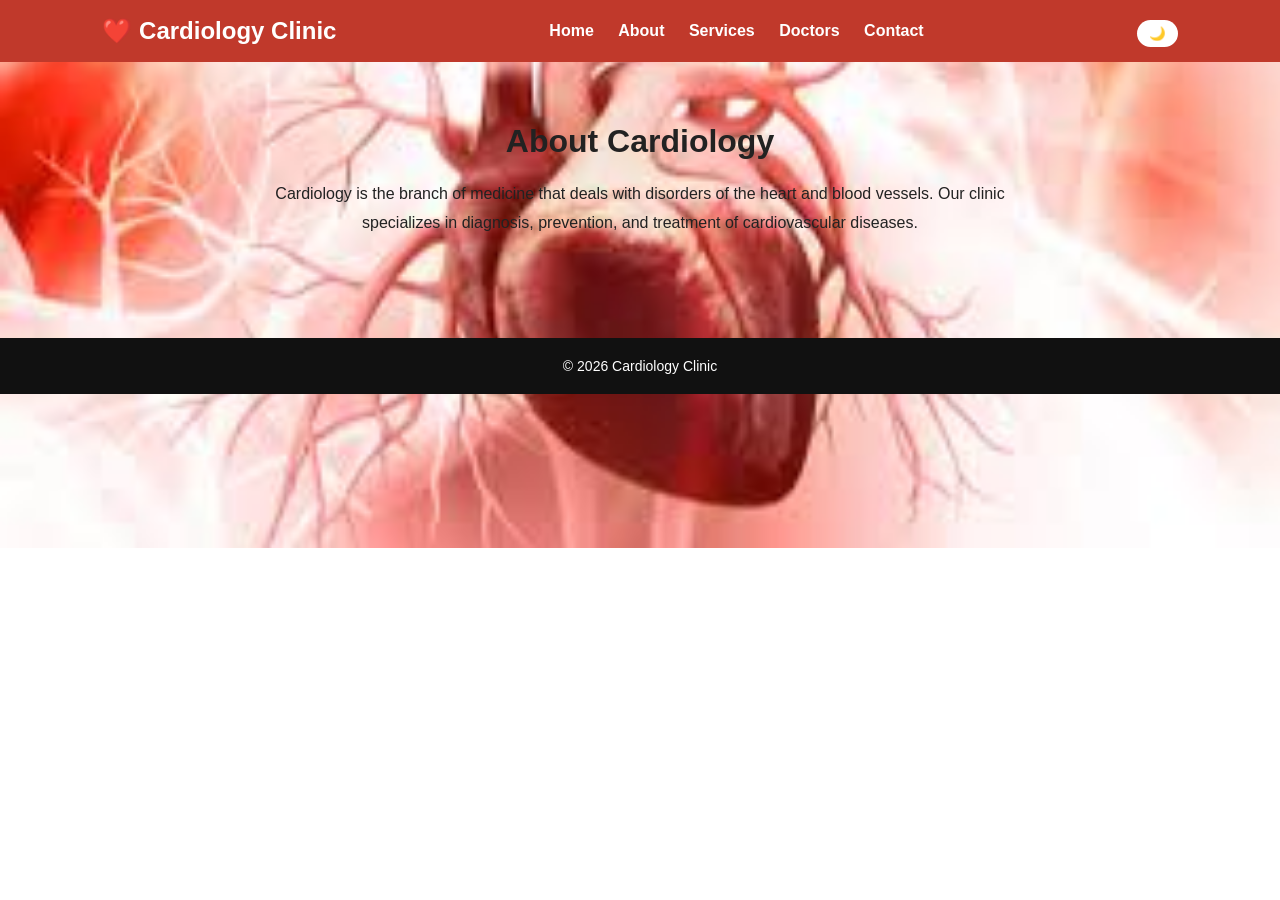
==== about.html @ 7c71a4a8 "first commit" ====
<!DOCTYPE html>
<html lang="en">
<head>
<meta charset="UTF-8">
<meta name="viewport" content="width=device-width, initial-scale=1.0">
<title>About Cardiology</title>
<link rel="stylesheet" href="style.css">
</head>
<body>

<header>
  <h2 class="heartbeat">❤️ Cardiology Clinic</h2>
  <nav>
    <a href="index.html">Home</a>
    <a href="about.html">About</a>
    <a href="services.html">Services</a>
    <a href="doctors.html">Doctors</a>
    <a href="contact.html">Contact</a>
  </nav>
  <button class="toggle-btn" onclick="toggleDarkMode()">🌙</button>
</header>

<div class="container">
  <h1>About Cardiology</h1>
  <p>
  Cardiology is the branch of medicine that deals with disorders of the heart and blood vessels.
  Our clinic specializes in diagnosis, prevention, and treatment of cardiovascular diseases.
  </p>
</div>

<footer>
  © 2026 Cardiology Clinic
</footer>

<script src="script.js"></script>
</body>
</html>
---- style.css ----
/* ===================== Root & Dark Mode ===================== */
:root{
  --main-color:#c0392b;
  --bg-color:#ffffff;
  --text-color:#222;
  --card-bg:#f4f4f4;
}

body.dark{
  --bg-color:#1e1e1e;
  --text-color:#fff;
  --card-bg:#2c2c2c;
}

/* ===================== Body ===================== */
body{
  margin:0;
  font-family:Arial, sans-serif;
  background: url("images/تنزيل\ \(1\)222.jpg") no-repeat center center/cover;
  color: var(--text-color);
  transition: .3s;
}

/* ===================== Header ===================== */
header{
  background:var(--main-color);
  padding:15px 8%;
  display:flex;
  justify-content:space-between;
  align-items:center;
  flex-wrap:wrap;
  color:#fff;
}

header h2{
  margin:0;
  font-size:24px;
}

nav a{
  color:#fff;
  text-decoration:none;
  margin:0 10px;
  font-weight:bold;
  font-size:16px;
}

nav a:hover{
  text-decoration:underline;
}

.toggle-btn{
  background:#fff;
  border:none;
  padding:6px 12px;
  border-radius:20px;
  cursor:pointer;
  margin-top:5px;
}

/* ===================== Containers ===================== */
.container{
  padding:40px 8%;
  text-align:center;
}

h1{
  margin-bottom:20px;
  font-size:32px;
}

p{
  max-width:800px;
  margin:0 auto 20px;
  line-height:1.8;
}

/* ===================== Hero Box Overlay ===================== */
.hero-box{
  background: rgba(0,0,0,0.5);
  padding:30px;
  border-radius:15px;
  display:inline-block;
  color:rgb(22, 5, 5);
}

/* ===================== Cards ===================== */
.cards{
  display:grid;
  grid-template-columns:repeat(auto-fit,minmax(250px,1fr));
  gap:20px;
  margin-top:30px;
}

/* Default card */
/* Container للبطاقات */
.cards{
  display: grid;
  grid-template-columns: repeat(3, 1fr); /* 3 كروت في الصف */
  gap: 20px; /* المسافة بين الكروت */
  margin-top: 30px;
}

/* Responsive للشاشات الصغيرة */
@media(max-width: 768px){
  .cards{
    grid-template-columns: repeat(2, 1fr); /* صفين كروتين على الموبايل */
  }
}

@media(max-width: 480px){
  .cards{
    grid-template-columns: 1fr; /* كل كارد في صف لوحده */
  }
}

/* Specific backgrounds */
.card-ecg{
  background: url("images/ecg.jpg") center/cover no-repeat;
}
.card-surgery{
  background: url("images/surgery.jpg") center/cover no-repeat;
}
.card-consultation{
  background: url("images/consultation.jpg") center/cover no-repeat;
}
.card-imaging{
  background: url("images/imaging.jpg") center/cover no-repeat;
}
.card-pacemaker{
  background:url("images/pacemaker.png") center/cover no-repeat;
}
.card-lipid{
  background: url(images/lip.jpg) center/cover no-repeat;
}
.card:nth-child(1){ animation-delay: 0.2s; }
.card:nth-child(2){ animation-delay: 0.4s; }
.card:nth-child(3){ animation-delay: 0.6s; }
.card:nth-child(4){ animation-delay: 0.8s; }
.card:nth-child(5){ animation-delay: 1s; }
.card:nth-child(6){ animation-delay: 1.2s; }
.card:nth-child(7){ animation-delay: 1.4s; }
.card:nth-child(8){ animation-delay: 1.6s; }

@keyframes cardAppear{
  to{
    transform: translateY(0);
    opacity:1;
  }
}

.card:hover{
  transform: scale(1.05);
  box-shadow: 0 10px 25px rgba(0,0,0,0.3);
}
/* رابط الخدمة */
.card h3 a {
  color:maroon;
  text-decoration: none;
  transition: 0.3s;
}

.card h3 a:hover {
  text-decoration: underline;
  color:rgb(27, 2, 2); /* لون أصفر عند المرور بالماوس */
}
/* ===================== Heartbeat Animation ===================== */
.heartbeat{
  animation: pulse 1.2s infinite;
}

@keyframes pulse{
  0% { transform: scale(1); }
  50% { transform: scale(1.2); }
  100% { transform: scale(1); }
}

/* ===================== Buttons ===================== */
.btn{
  background:var(--main-color);
  color:#fff;
  padding:10px 20px;
  border:none;
  border-radius:20px;
  cursor:pointer;
  text-decoration:none;
  display:inline-block;
  margin-top:10px;
}

/* ===================== Footer ===================== */
footer{
  background:#111;
  color:#fff;
  text-align:center;
  padding:20px;
  margin-top:40px;
  font-size:14px;
}

/* ===================== Responsive ===================== */
@media(max-width:768px){
  header{
    flex-direction:column;
    align-items:center;
    gap:10px;
  }
  h1{
    font-size:28px;
  }
  nav a{
    font-size:14px;
  }
}

/* ===================== Scroll Animation Default ===================== */
.fade-in{
  opacity:0;
  transform: translateY(20px);
  animation: fadeInUp 1s ease forwards;
}

@keyframes fadeInUp{
  to{
    opacity:1;
    transform: translateY(0);
  }
}
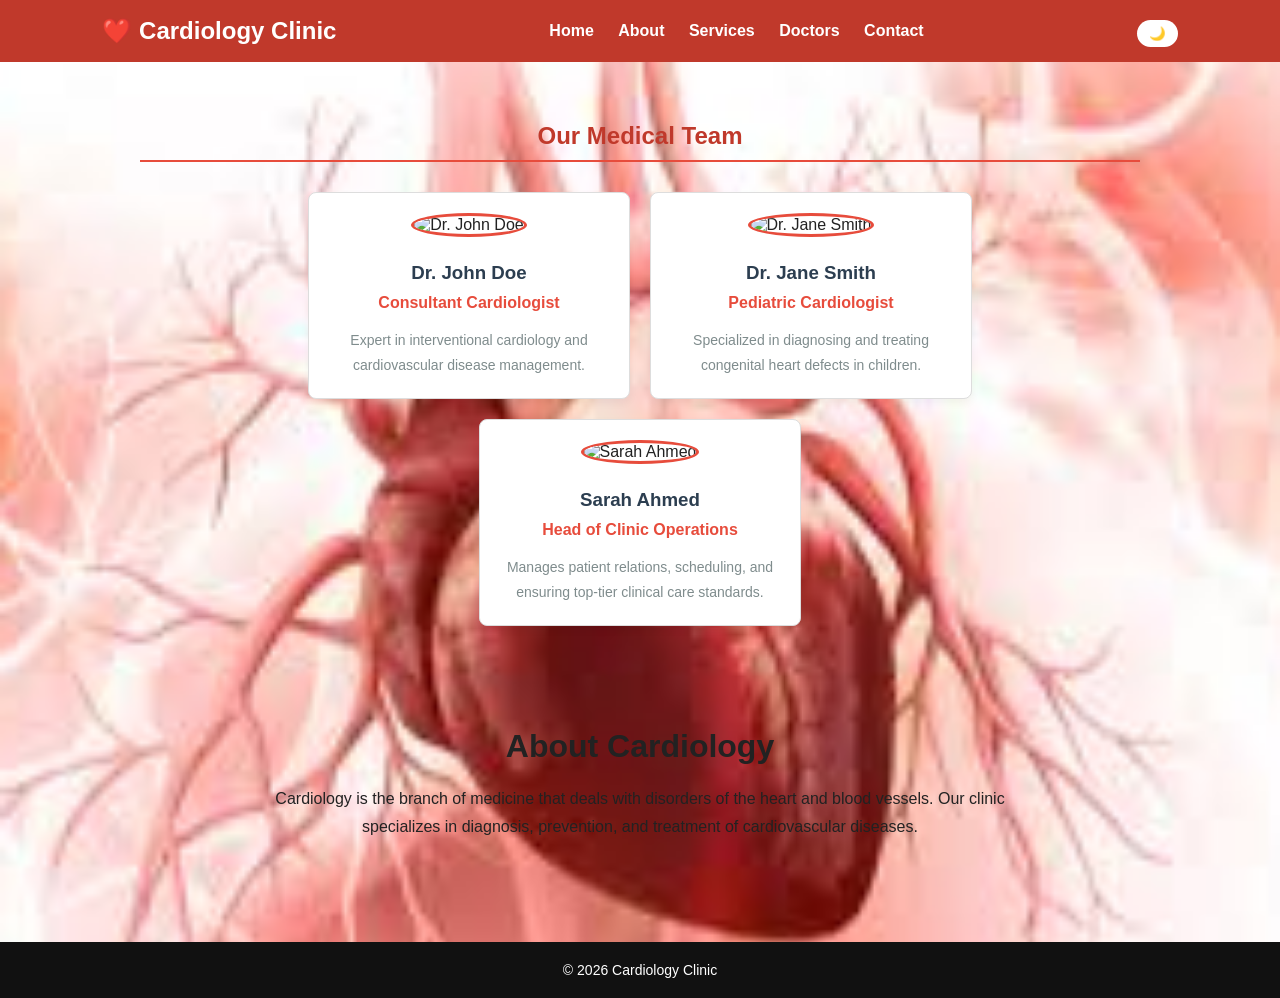
==== commit b8cdddb4: "first commit2" ====
--- a/about.html
+++ b/about.html
@@ -19,7 +19,36 @@
   </nav>
   <button class="toggle-btn" onclick="toggleDarkMode()">🌙</button>
 </header>
+<section id="team" style="padding: 40px 20px; max-width: 1000px; margin: 0 auto; font-family: Arial, sans-serif; direction: ltr;">
+    <h2 style="color: #c0392b; text-align: center; border-bottom: 2px solid #e74c3c; padding-bottom: 10px; margin-bottom: 30px;">
+        Our Medical Team
+    </h2>
+    
+    <div style="display: flex; gap: 20px; flex-wrap: wrap; justify-content: center;">
+        
+        <div style="border: 1px solid #ddd; border-radius: 8px; padding: 20px; width: 280px; text-align: center; box-shadow: 0 4px 8px rgba(0,0,0,0.05); background: #fff;">
+            <img src="https://images.unsplash.com/photo-1622253692010-333f2da6031d?w=400" alt="Dr. John Doe" style="width: 120px; height: 120px; object-fit: cover; border-radius: 50%; border: 3px solid #e74c3c; margin-bottom: 15px;">
+            <h3 style="margin: 10px 0 5px 0; color: #2c3e50;">Dr. John Doe</h3>
+            <p style="color: #e74c3c; font-weight: bold; margin: 0 0 10px 0;">Consultant Cardiologist</p>
+            <p style="color: #7f8c8d; font-size: 14px; margin: 0;">Expert in interventional cardiology and cardiovascular disease management.</p>
+        </div>
 
+        <div style="border: 1px solid #ddd; border-radius: 8px; padding: 20px; width: 280px; text-align: center; box-shadow: 0 4px 8px rgba(0,0,0,0.05); background: #fff;">
+            <img src="https://images.unsplash.com/photo-1594824813573-246434de83fb?w=400" alt="Dr. Jane Smith" style="width: 120px; height: 120px; object-fit: cover; border-radius: 50%; border: 3px solid #e74c3c; margin-bottom: 15px;">
+            <h3 style="margin: 10px 0 5px 0; color: #2c3e50;">Dr. Jane Smith</h3>
+            <p style="color: #e74c3c; font-weight: bold; margin: 0 0 10px 0;">Pediatric Cardiologist</p>
+            <p style="color: #7f8c8d; font-size: 14px; margin: 0;">Specialized in diagnosing and treating congenital heart defects in children.</p>
+        </div>
+
+        <div style="border: 1px solid #ddd; border-radius: 8px; padding: 20px; width: 280px; text-align: center; box-shadow: 0 4px 8px rgba(0,0,0,0.05); background: #fff;">
+            <img src="https://images.unsplash.com/photo-1579684385127-1ef15d508118?w=400" alt="Sarah Ahmed" style="width: 120px; height: 120px; object-fit: cover; border-radius: 50%; border: 3px solid #e74c3c; margin-bottom: 15px;">
+            <h3 style="margin: 10px 0 5px 0; color: #2c3e50;">Sarah Ahmed</h3>
+            <p style="color: #e74c3c; font-weight: bold; margin: 0 0 10px 0;">Head of Clinic Operations</p>
+            <p style="color: #7f8c8d; font-size: 14px; margin: 0;">Manages patient relations, scheduling, and ensuring top-tier clinical care standards.</p>
+        </div>
+
+    </div>
+</section>
 <div class="container">
   <h1>About Cardiology</h1>
   <p>
